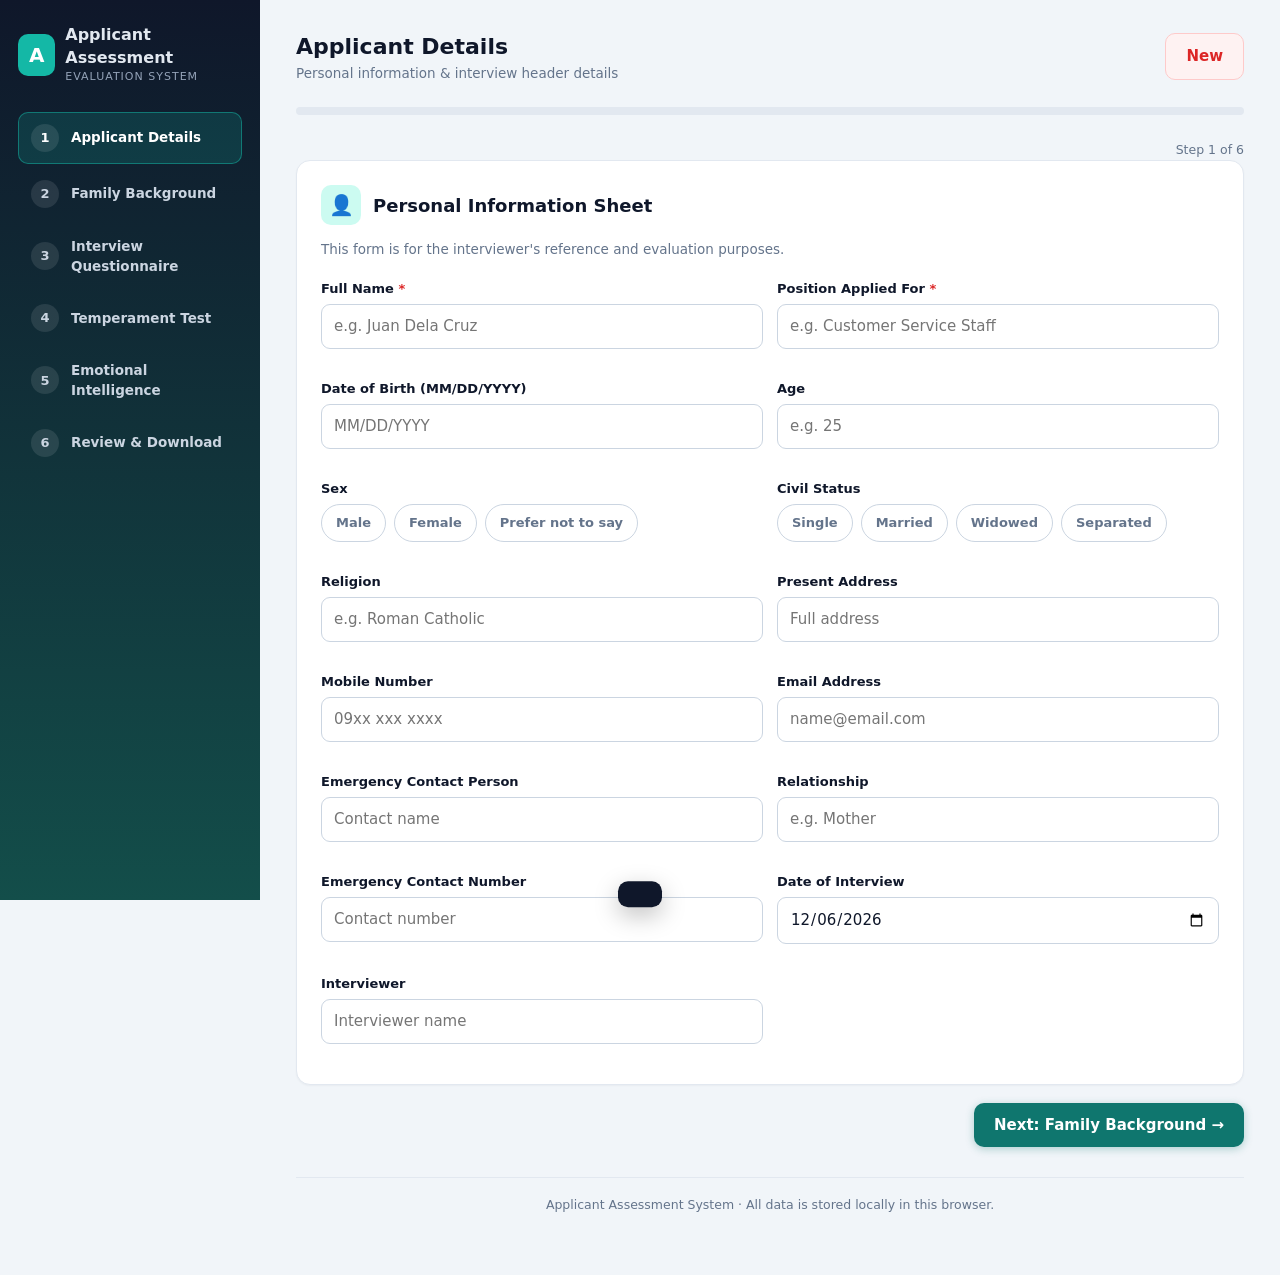
==== index.html @ e315cb17 "Add interactive applicant assessment web app with PDF report" ====
<!DOCTYPE html>
<html lang="en">
<head>
<meta charset="UTF-8">
<meta name="viewport" content="width=device-width, initial-scale=1.0">
<title>Applicant Assessment System</title>
<link rel="stylesheet" href="css/styles.css">
</head>
<body>

<div class="shell">

  <!-- ===== Sidebar ===== -->
  <aside class="sidebar">
    <div class="brand">
      <div class="brand-logo">A</div>
      <div>
        <strong>Applicant Assessment</strong>
        <small>Evaluation System</small>
      </div>
    </div>
    <nav class="steps" id="steps">
      <div class="step active" data-step="0">
        <span class="step-num">1</span><span class="step-label">Applicant Details</span>
      </div>
      <div class="step" data-step="1">
        <span class="step-num">2</span><span class="step-label">Family Background</span>
      </div>
      <div class="step" data-step="2">
        <span class="step-num">3</span><span class="step-label">Interview Questionnaire</span>
      </div>
      <div class="step" data-step="3">
        <span class="step-num">4</span><span class="step-label">Temperament Test</span>
      </div>
      <div class="step" data-step="4">
        <span class="step-num">5</span><span class="step-label">Emotional Intelligence</span>
      </div>
      <div class="step" data-step="5">
        <span class="step-num">6</span><span class="step-label">Review &amp; Download</span>
      </div>
    </nav>
  </aside>

  <!-- ===== Main ===== -->
  <main class="main">
    <div class="topbar">
      <div>
        <h1 id="page-title">Applicant Details</h1>
        <div class="sub" id="page-sub">Personal information &amp; interview header details</div>
      </div>
      <button class="btn btn-danger" id="btn-reset" title="Start a new assessment">New</button>
    </div>

    <div class="progress-track"><div class="progress-fill" id="progress-fill"></div></div>
    <div class="progress-text" id="progress-text">Step 1 of 6</div>

    <!-- ===== STEP 1: Personal info ===== -->
    <section class="step-panel" data-panel="0">
      <div class="card">
        <div class="section-head"><div class="icon">&#128100;</div><h2>Personal Information Sheet</h2></div>
        <p class="section-desc">This form is for the interviewer's reference and evaluation purposes.</p>
        <div class="grid grid-2">
          <div class="field-group">
            <label>Full Name <span class="req">*</span></label>
            <input type="text" id="fullName" autocomplete="off" placeholder="e.g. Juan Dela Cruz">
          </div>
          <div class="field-group">
            <label>Position Applied For <span class="req">*</span></label>
            <input type="text" id="position" autocomplete="off" placeholder="e.g. Customer Service Staff">
          </div>
          <div class="field-group">
            <label>Date of Birth (MM/DD/YYYY)</label>
            <input type="text" id="dob" placeholder="MM/DD/YYYY">
          </div>
          <div class="field-group">
            <label>Age</label>
            <input type="number" id="age" min="16" max="99" placeholder="e.g. 25">
          </div>
          <div class="field-group">
            <label>Sex</label>
            <div class="pill-row" data-pills="sex">
              <span class="pill" data-val="Male">Male</span>
              <span class="pill" data-val="Female">Female</span>
              <span class="pill" data-val="Prefer not to say">Prefer not to say</span>
            </div>
          </div>
          <div class="field-group">
            <label>Civil Status</label>
            <div class="pill-row" data-pills="civilStatus">
              <span class="pill" data-val="Single">Single</span>
              <span class="pill" data-val="Married">Married</span>
              <span class="pill" data-val="Widowed">Widowed</span>
              <span class="pill" data-val="Separated">Separated</span>
            </div>
          </div>
          <div class="field-group">
            <label>Religion</label>
            <input type="text" id="religion" placeholder="e.g. Roman Catholic">
          </div>
          <div class="field-group">
            <label>Present Address</label>
            <input type="text" id="address" placeholder="Full address">
          </div>
          <div class="field-group">
            <label>Mobile Number</label>
            <input type="tel" id="mobile" placeholder="09xx xxx xxxx">
          </div>
          <div class="field-group">
            <label>Email Address</label>
            <input type="email" id="email" placeholder="name@email.com">
          </div>
          <div class="field-group">
            <label>Emergency Contact Person</label>
            <input type="text" id="emergencyName" placeholder="Contact name">
          </div>
          <div class="field-group">
            <label>Relationship</label>
            <input type="text" id="emergencyRel" placeholder="e.g. Mother">
          </div>
          <div class="field-group">
            <label>Emergency Contact Number</label>
            <input type="tel" id="emergencyNum" placeholder="Contact number">
          </div>
          <div class="field-group">
            <label>Date of Interview</label>
            <input type="date" id="interviewDate">
          </div>
          <div class="field-group">
            <label>Interviewer</label>
            <input type="text" id="interviewer" placeholder="Interviewer name">
          </div>
        </div>
      </div>
      <div class="nav-row">
        <span></span>
        <button class="btn btn-primary" data-next="1">Next: Family Background &rarr;</button>
      </div>
    </section>

    <!-- ===== STEP 2: Family ===== -->
    <section class="step-panel" data-panel="1" style="display:none">
      <div class="card">
        <div class="section-head"><div class="icon">&#128106;</div><h2>Family Background</h2></div>
        <p class="section-desc">Kindly add more rows if there are more than 2 siblings and children.</p>
        <div class="family-wrap">
          <table class="data" id="familyTable">
            <thead>
              <tr>
                <th style="width:190px">Family Member</th>
                <th>Name</th>
                <th style="width:90px">Age</th>
                <th>Occupation / Year / Grade</th>
                <th style="width:120px">Gender</th>
                <th style="width:44px"></th>
              </tr>
            </thead>
            <tbody id="familyBody"></tbody>
          </table>
        </div>
        <br>
        <button class="btn btn-ghost" id="btn-add-family">+ Add Family Member</button>
      </div>
      <div class="nav-row">
        <button class="btn btn-ghost" data-prev="0">&larr; Back</button>
        <button class="btn btn-primary" data-next="2">Next: Interview &rarr;</button>
      </div>
    </section>

    <!-- ===== STEP 3: Questionnaire ===== -->
    <section class="step-panel" data-panel="2" style="display:none">
      <div class="card">
        <div class="section-head"><div class="icon">&#128172;</div><h2>Applicant Questionnaire</h2></div>
        <p class="section-desc">Record the applicant's answers to the interview questions.</p>
        <div id="qaList"></div>
        <div class="grid grid-2" style="margin-top:18px">
          <div class="field-group">
            <label>Comments</label>
            <textarea id="comments" placeholder="Interviewer comments..."></textarea>
          </div>
          <div class="field-group">
            <label>Suggestions</label>
            <textarea id="suggestions" placeholder="Interviewer suggestions..."></textarea>
          </div>
        </div>
      </div>
      <div class="nav-row">
        <button class="btn btn-ghost" data-prev="1">&larr; Back</button>
        <button class="btn btn-primary" data-next="3">Next: Temperament &rarr;</button>
      </div>
    </section>

    <!-- ===== STEP 4: Temperament ===== -->
    <section class="step-panel" data-panel="3" style="display:none">
      <div class="card">
        <div class="section-head"><div class="icon">&#127793;</div><h2>Temperament Test</h2></div>
        <p class="section-desc">In each box, tap the words that best describe the applicant. The table scored highest reveals the dominant temperament.</p>
        <div class="temp-grid" id="tempGrid"></div>
      </div>
      <div class="nav-row">
        <button class="btn btn-ghost" data-prev="2">&larr; Back</button>
        <button class="btn btn-primary" data-next="4">Next: Emotional Intelligence &rarr;</button>
      </div>
    </section>

    <!-- ===== STEP 5: EQ ===== -->
    <section class="step-panel" data-panel="4" style="display:none">
      <div class="card">
        <div class="section-head"><div class="icon">&#129504;</div><h2>Emotional Intelligence Test</h2></div>
        <p class="section-desc">
          Read each statement and choose the response that corresponds to the applicant's personal opinion.
          Score per scale: <b>0&ndash;15</b> EXCELLENT (Effectively Functioning) &middot;
          <b>16&ndash;30</b> GOOD (Functioning) &middot; <b>31&ndash;45</b> POOR (Needs Improvement).
        </p>
        <div id="eqList"></div>
      </div>
      <div class="nav-row">
        <button class="btn btn-ghost" data-prev="3">&larr; Back</button>
        <button class="btn btn-primary" data-next="5">Review Assessment &rarr;</button>
      </div>
    </section>

    <!-- ===== STEP 6: Review ===== -->
    <section class="step-panel" data-panel="5" style="display:none">
      <div id="reviewWarnings"></div>
      <div class="card">
        <div class="section-head"><div class="icon">&#128221;</div><h2>Assessment Summary</h2></div>
        <div class="grid grid-4" id="summaryStats"></div>
      </div>
      <div class="card" style="text-align:center; padding:30px">
        <h2 style="margin-bottom:8px">Generate Report</h2>
        <p class="section-desc">Creates a professional PDF report of the full assessment. Ready to download and print.</p>
        <div style="display:flex; gap:12px; justify-content:center; flex-wrap:wrap">
          <button class="btn btn-gold" id="btn-pdf" style="font-size:16px; padding:14px 30px">&#11015;&nbsp; Download PDF Report</button>
          <button class="btn btn-ghost" id="btn-print" style="font-size:16px; padding:14px 30px">&#128424;&nbsp; Print</button>
        </div>
      </div>
      <div class="nav-row">
        <button class="btn btn-ghost" data-prev="4">&larr; Back</button>
        <button class="btn btn-ghost" data-next="0">Edit from the start</button>
      </div>
    </section>

    <div class="app-foot">Applicant Assessment System &middot; All data is stored locally in this browser.</div>
  </main>
</div>

<!-- Report canvas (hidden until PDF generation) -->
<div id="report"></div>

<div class="toast" id="toast"></div>

<script src="lib/html2canvas.min.js"></script>
<script src="lib/jspdf.umd.min.js"></script>
<script src="js/data.js"></script>
<script src="js/report.js"></script>
<script src="js/app.js"></script>
</body>
</html>
---- css/styles.css ----
/* ============ Base ============ */
:root {
  --navy: #0f172a;
  --navy-2: #1e293b;
  --teal: #0f766e;
  --teal-light: #14b8a6;
  --bg: #f1f5f9;
  --card: #ffffff;
  --border: #e2e8f0;
  --text: #0f172a;
  --muted: #64748b;
  --gold: #d97706;
  --red: #dc2626;
  --green: #059669;
  --blue: #2563eb;
}

* { box-sizing: border-box; }

html, body {
  margin: 0;
  padding: 0;
  font-family: "Segoe UI", system-ui, -apple-system, Roboto, Arial, sans-serif;
  background: var(--bg);
  color: var(--text);
  font-size: 15px;
  line-height: 1.5;
}

h1, h2, h3, h4 { margin: 0; font-weight: 700; }

/* ============ Layout ============ */
.shell { display: flex; min-height: 100vh; }

.sidebar {
  width: 260px;
  flex: 0 0 260px;
  background: linear-gradient(180deg, #0f172a 0%, #134e4a 100%);
  color: #e2e8f0;
  padding: 24px 18px;
  position: sticky;
  top: 0;
  height: 100vh;
  overflow-y: auto;
}

.brand { display: flex; align-items: center; gap: 10px; margin-bottom: 26px; }
.brand-logo {
  width: 42px; height: 42px; border-radius: 10px;
  background: var(--teal-light);
  color: #fff; display: flex; align-items: center; justify-content: center;
  font-weight: 800; font-size: 20px;
}
.brand small { display: block; color: #94a3b8; font-size: 11px; letter-spacing: 1px; text-transform: uppercase; }
.brand strong { font-size: 16px; line-height: 1.2; }

.steps { display: flex; flex-direction: column; gap: 4px; }

.step {
  display: flex; align-items: center; gap: 12px;
  padding: 11px 12px; border-radius: 10px; cursor: pointer;
  transition: background 0.15s, color 0.15s;
  border: 1px solid transparent;
  color: #cbd5e1;
}
.step:hover { background: rgba(255, 255, 255, 0.06); }
.step.active {
  background: rgba(20, 184, 166, 0.18);
  border-color: rgba(20, 184, 166, 0.5);
  color: #fff;
}
.step.done .step-num { background: var(--teal-light); color: #06221f; }
.step-num {
  width: 28px; height: 28px; border-radius: 50%;
  background: rgba(255, 255, 255, 0.1);
  display: flex; align-items: center; justify-content: center;
  font-weight: 700; font-size: 13px; flex: 0 0 28px;
}
.step-label { font-weight: 600; font-size: 13.5px; }

.main { flex: 1; min-width: 0; padding: 30px 36px 60px; }

.topbar {
  display: flex; align-items: center; justify-content: space-between;
  margin-bottom: 24px;
}
.topbar h1 { font-size: 22px; }
.topbar .sub { color: var(--muted); font-size: 13.5px; }

.progress-track {
  height: 8px; background: #e2e8f0; border-radius: 99px; overflow: hidden;
  margin-bottom: 26px;
}
.progress-fill {
  height: 100%; width: 0%;
  background: linear-gradient(90deg, var(--teal-light), var(--teal));
  border-radius: 99px; transition: width 0.35s ease;
}
.progress-text { font-size: 12.5px; color: var(--muted); margin-top: 6px; text-align: right; }

/* ============ Cards & sections ============ */
.card {
  background: var(--card);
  border: 1px solid var(--border);
  border-radius: 14px;
  padding: 24px;
  margin-bottom: 18px;
  box-shadow: 0 1px 2px rgba(15, 23, 42, 0.04);
}

.section-head {
  display: flex; align-items: center; gap: 12px; margin-bottom: 8px;
}
.section-head .icon {
  width: 40px; height: 40px; border-radius: 10px; flex: 0 0 40px;
  background: #ccfbf1; color: var(--teal);
  display: flex; align-items: center; justify-content: center; font-size: 20px;
}
.section-head h2 { font-size: 18px; }
.section-desc { color: var(--muted); font-size: 13.5px; margin-bottom: 20px; }

.field-group { margin-bottom: 16px; }
.field-group label { display: block; font-weight: 600; font-size: 13px; margin-bottom: 6px; }
.field-group label .req { color: var(--red); }

input[type="text"], input[type="date"], input[type="tel"], input[type="email"], input[type="number"],
select, textarea {
  width: 100%;
  padding: 10px 12px;
  border: 1px solid #cbd5e1;
  border-radius: 9px;
  font: inherit;
  background: #fff;
  color: var(--text);
  transition: border-color 0.15s, box-shadow 0.15s;
}
input:focus, select:focus, textarea:focus {
  outline: none;
  border-color: var(--teal-light);
  box-shadow: 0 0 0 3px rgba(20, 184, 166, 0.15);
}
textarea { resize: vertical; min-height: 64px; }

.grid { display: grid; gap: 14px; }
.grid-2 { grid-template-columns: 1fr 1fr; }
.grid-3 { grid-template-columns: 1fr 1fr 1fr; }
.grid-4 { grid-template-columns: repeat(4, 1fr); }

.pill-row { display: flex; flex-wrap: wrap; gap: 8px; }
.pill {
  padding: 8px 14px; border-radius: 99px; border: 1px solid #cbd5e1;
  background: #fff; cursor: pointer; font-size: 13px; font-weight: 600;
  color: var(--muted); user-select: none;
  transition: all 0.15s;
}
.pill:hover { border-color: var(--teal-light); }
.pill.sel { background: var(--teal); border-color: var(--teal); color: #fff; }

/* ============ Family table ============ */
.family-wrap { overflow-x: auto; }
table.data {
  width: 100%; border-collapse: collapse; font-size: 13.5px;
}
table.data th, table.data td {
  border: 1px solid var(--border);
  padding: 8px 10px; text-align: left;
  vertical-align: middle;
}
table.data th { background: #f8fafc; font-weight: 700; }
table.data input, table.data select { border: 1px solid transparent; background: transparent; padding: 6px 8px; border-radius: 6px; }
table.data input:hover, table.data select:hover { border-color: #cbd5e1; background: #fff; }
table.data input:focus, table.data select:focus { border-color: var(--teal-light); background: #fff; }

.btn-row-del {
  border: 1px solid #fecaca; color: var(--red); background: #fef2f2;
  border-radius: 8px; padding: 6px 10px; cursor: pointer; font-size: 12.5px; font-weight: 700;
}
.btn-row-del:hover { background: var(--red); color: #fff; }

/* ============ Buttons ============ */
.btn {
  display: inline-flex; align-items: center; justify-content: center; gap: 8px;
  border: none; border-radius: 10px; padding: 11px 20px;
  font: inherit; font-weight: 700; cursor: pointer;
  transition: transform 0.1s, box-shadow 0.15s, background 0.15s;
}
.btn:active { transform: translateY(1px); }
.btn-primary { background: var(--teal); color: #fff; box-shadow: 0 2px 8px rgba(15, 118, 110, 0.3); }
.btn-primary:hover { background: #0d665f; }
.btn-ghost { background: #fff; color: var(--text); border: 1px solid #cbd5e1; }
.btn-ghost:hover { border-color: var(--teal-light); color: var(--teal); }
.btn-gold { background: linear-gradient(135deg, #f59e0b, #d97706); color: #fff; box-shadow: 0 2px 8px rgba(217, 119, 6, 0.35); }
.btn-gold:hover { filter: brightness(1.05); }
.btn-danger { background: #fef2f2; color: var(--red); border: 1px solid #fecaca; }
.btn-danger:hover { background: var(--red); color: #fff; }
.btn[disabled] { opacity: 0.5; cursor: not-allowed; }

.nav-row { display: flex; justify-content: space-between; gap: 12px; margin-top: 8px; }

/* ============ Questionnaire ============ */
.qa-item { padding: 14px 0; border-bottom: 1px dashed var(--border); }
.qa-item:last-child { border-bottom: none; }
.qa-q { font-weight: 600; margin-bottom: 8px; font-size: 14px; }
.qa-q .num {
  display: inline-block; min-width: 26px; height: 26px; line-height: 26px; text-align: center;
  background: #eef2ff; color: #4338ca; border-radius: 7px; font-size: 12.5px; margin-right: 8px;
}

/* ============ Temperament ============ */
.temp-grid { display: grid; grid-template-columns: 1fr 1fr; gap: 16px; }
.temp-card { border: 1px solid var(--border); border-radius: 14px; padding: 16px; background: #fff; }
.temp-card.dominant { border-color: var(--gold); box-shadow: 0 0 0 2px rgba(217, 119, 6, 0.25); }
.temp-head { display: flex; justify-content: space-between; align-items: center; margin-bottom: 12px; }
.temp-head h3 { font-size: 15px; }
.temp-count {
  background: #0f172a; color: #fff; border-radius: 99px;
  padding: 3px 12px; font-weight: 800; font-size: 14px;
}
.temp-card.dominant .temp-count { background: var(--gold); }
.temp-badge { display: inline-block; margin: 6px 0 10px; font-size: 11.5px; font-weight: 800; color: var(--gold); letter-spacing: 0.5px; }

.chip {
  display: inline-block; border: 1px solid #cbd5e1; border-radius: 8px;
  padding: 6px 10px; margin: 4px 3px 0 0; font-size: 12.5px; cursor: pointer;
  user-select: none; transition: all 0.12s; color: #334155; background: #fff;
}
.chip:hover { border-color: var(--teal); }
.chip.sel { background: var(--teal); border-color: var(--teal); color: #fff; }

/* ============ EQ ============ */
.eq-scale { margin-bottom: 26px; border: 1px solid var(--border); border-radius: 14px; overflow: hidden; }
.eq-scale-head {
  background: var(--navy); color: #fff; padding: 13px 18px;
  display: flex; justify-content: space-between; align-items: center; gap: 12px;
}
.eq-scale-head h3 { font-size: 15px; }
.eq-live-score { font-size: 12.5px; font-weight: 700; }
.eq-live-score.blank { color: #94a3b8; }
.eq-live-score.done-ok { color: #6ee7b7; }
.eq-live-score.done-warn { color: #fcd34d; }
.eq-live-score.done-bad { color: #fca5a5; }

.eq-q { display: grid; grid-template-columns: 1fr auto; gap: 12px; align-items: center; padding: 12px 18px; border-top: 1px solid var(--border); }
.eq-q .txt { font-size: 14px; }
.eq-q .txt .qno { color: var(--muted); font-weight: 700; margin-right: 6px; }
.eq-opts { display: flex; gap: 6px; }
.eq-opt {
  border: 1px solid #cbd5e1; border-radius: 8px; padding: 7px 8px;
  cursor: pointer; text-align: center; font-size: 13px; font-weight: 600;
  color: var(--muted); min-width: 80px; max-width: 96px; user-select: none; transition: all 0.12s;
}
.eq-opt small { display: block; font-size: 9px; font-weight: 500; line-height: 1.2; margin-top: 2px; color: inherit; opacity: 0.85; }
.eq-opt:hover { border-color: var(--teal-light); }
.eq-opt.sel { background: var(--teal); border-color: var(--teal); color: #fff; }

/* ============ Review / summary chips ============ */
.stat-card {
  background: #fff; border: 1px solid var(--border); border-radius: 12px; padding: 16px;
  text-align: center;
}
.stat-card .val { font-size: 26px; font-weight: 800; }
.stat-card .lbl { color: var(--muted); font-size: 12px; margin-top: 4px; }

.warn-banner {
  background: #fef3c7; border: 1px solid #fde68a; color: #92400e;
  border-radius: 10px; padding: 12px 16px; font-size: 13.5px; margin-bottom: 18px;
}

/* ============ Report (PDF) ============ */
#report {
  position: fixed; left: -20000px; top: 0; width: 794px;
  background: #ffffff;
}

.report-page {
  width: 794px; height: 1123px;
  background: #ffffff;
  padding: 44px 50px 40px;
  position: relative;
  overflow: hidden;
  color: #0f172a;
  font-family: "Segoe UI", system-ui, Arial, sans-serif;
}

.rp-brand {
  background: #0f172a;
  border-radius: 10px;
  padding: 18px 24px;
  color: #fff;
  display: flex; align-items: center; justify-content: space-between;
  margin-bottom: 26px;
}
.rp-brand .b1 { font-size: 21px; font-weight: 800; letter-spacing: 0.3px; }
.rp-brand .b2 { font-size: 11px; color: #94a3b8; letter-spacing: 2px; text-transform: uppercase; margin-top: 3px; }
.rp-brand .b3 {
  background: #14b8a6; color: #06221f; font-weight: 800;
  border-radius: 8px; padding: 8px 14px; font-size: 11.5px; letter-spacing: 1px;
}

.rp-title { font-size: 30px; font-weight: 800; color: #0f172a; margin: 4px 0 2px; }
.rp-subtitle { font-size: 14px; color: #475569; margin-bottom: 22px; }

.rp-meta { width: 100%; border-collapse: collapse; margin-bottom: 24px; }
.rp-meta td { border: 1px solid #e2e8f0; padding: 10px 14px; font-size: 13px; }
.rp-meta td.l { background: #f8fafc; font-weight: 700; color: #475569; width: 170px; }

.rp-cards { display: flex; gap: 14px; margin: 4px 0 26px; }
.rp-stat {
  flex: 1; border: 1px solid #e2e8f0; border-radius: 12px; padding: 16px;
  background: #f8fafc; text-align: center;
}
.rp-stat .v { font-size: 22px; font-weight: 800; margin-top: 4px; }
.rp-stat .l { font-size: 11px; letter-spacing: 1px; text-transform: uppercase; color: #64748b; font-weight: 700; }

.rp-section {
  background: #0f172a; color: #fff; font-size: 14px; font-weight: 800;
  padding: 10px 16px; border-radius: 8px; letter-spacing: 0.5px;
  margin: 6px 0 16px;
}
.rp-section .no { color: #5eead4; margin-right: 8px; }

.rp-table { width: 100%; border-collapse: collapse; font-size: 12.5px; margin-bottom: 18px; }
.rp-table th { background: #0f766e; color: #fff; padding: 7px 10px; text-align: left; font-size: 12px; }
.rp-table td { border: 1px solid #e2e8f0; padding: 6px 10px; vertical-align: top; }
.rp-table tr:nth-child(even) td { background: #f8fafc; }

.rp-qa { margin-bottom: 12px; }
.rp-qa .q { font-size: 12.5px; font-weight: 700; color: #0f172a; margin-bottom: 3px; }
.rp-qa .q .n { color: #0f766e; font-weight: 800; margin-right: 6px; }
.rp-qa .a {
  font-size: 12px; color: #334155; background: #f8fafc;
  border: 1px solid #e2e8f0; border-left: 4px solid #14b8a6;
  border-radius: 6px; padding: 7px 12px; min-height: 14px;
}

.rp-temp { border: 1px solid #e2e8f0; border-radius: 10px; padding: 14px 16px; margin-bottom: 12px; }
.rp-temp.dom { border-color: #d97706; box-shadow: 0 0 0 2px rgba(217,119,6,.2); }
.rp-temp .row1 { display: flex; justify-content: space-between; align-items: center; margin-bottom: 8px; }
.rp-temp .nm { font-size: 14px; font-weight: 800; }
.rp-temp .tag { font-size: 11px; color: #64748b; font-weight: 600; }
.rp-temp .ct { font-size: 13px; font-weight: 800; color: #0f172a; }
.rp-bar-bg { background: #e2e8f0; height: 9px; border-radius: 99px; overflow: hidden; }
.rp-bar { height: 100%; background: #0f766e; border-radius: 99px; }
.rp-temp.dom .rp-bar { background: #d97706; }
.rp-badge {
  display: inline-block; font-size: 10.5px; font-weight: 800; letter-spacing: 0.5px;
  border-radius: 99px; padding: 3px 10px; color: #fff;
}

.rp-desc { font-size: 11.5px; color: #475569; margin-top: 8px; line-height: 1.5; }

.rp-callout {
  background: #fffbeb; border: 1px solid #fde68a; border-radius: 10px;
  padding: 14px 18px; margin: 4px 0 18px;
}
.rp-callout .t { font-size: 13px; font-weight: 800; color: #92400e; }
.rp-callout .d { font-size: 12px; color: #78350f; margin-top: 4px; }

.rp-sig { display: flex; gap: 40px; margin-top: 46px; }
.rp-sig .box { flex: 1; text-align: center; }
.rp-sig .line { border-bottom: 1px solid #0f172a; height: 40px; margin-bottom: 6px; }
.rp-sig .nm { font-size: 12px; font-weight: 800; }
.rp-sig .rl { font-size: 11px; color: #64748b; }

.rp-note { font-size: 10.5px; color: #94a3b8; text-align: center; margin-top: 26px; line-height: 1.6; }

.rp-foot {
  position: absolute; bottom: 14px; left: 50px; right: 50px;
  display: flex; justify-content: space-between; font-size: 10px; color: #94a3b8;
  border-top: 1px solid #e2e8f0; padding-top: 6px;
}

.rp-kv { display: flex; margin-bottom: 9px; }
.rp-kv .k { width: 190px; font-size: 12px; font-weight: 700; color: #475569; flex: 0 0 190px; }
.rp-kv .v { font-size: 12.5px; font-weight: 600; color: #0f172a; }

.rp-eq-scale { border: 1px solid #e2e8f0; border-radius: 10px; margin-bottom: 16px; overflow: hidden; }
.rp-eq-head {
  background: #0f172a; color: #fff; padding: 8px 14px;
  display: flex; justify-content: space-between; align-items: center;
}
.rp-eq-head .t { font-size: 12.5px; font-weight: 800; }
.rp-eq-head .s { font-size: 11.5px; font-weight: 700; }
.rp-eq-table { width: 100%; border-collapse: collapse; font-size: 11px; }
.rp-eq-table td { border: 1px solid #e2e8f0; padding: 4px 10px; }
.rp-eq-table td.no { width: 22px; text-align: center; color: #94a3b8; font-weight: 700; background: #f8fafc; }
.rp-eq-table td.ans { width: 120px; text-align: center; font-weight: 800; }

.rp-overall { border: 1px solid #d97706; border-radius: 10px; padding: 14px 18px; background: #fffbeb; margin: 6px 0 16px; }
.rp-overall .t { font-size: 13px; font-weight: 800; color: #92400e; }
.rp-overall .d { font-size: 12px; color: #78350f; margin-top: 4px; }

.rp-logo {
  width: 46px; height: 46px; border-radius: 12px; background: #14b8a6;
  color: #06221f; font-size: 24px; font-weight: 800;
  display: flex; align-items: center; justify-content: center; flex: 0 0 46px;
}

/* ============ Footer / toast ============ */
.app-foot { margin-top: 30px; padding-top: 18px; border-top: 1px solid var(--border); color: var(--muted); font-size: 12.5px; text-align: center; }

.toast {
  position: fixed; bottom: 24px; left: 50%; transform: translateX(-50%) translateY(120%);
  background: var(--navy); color: #fff; padding: 13px 22px; border-radius: 10px;
  font-weight: 600; font-size: 14px; box-shadow: 0 8px 24px rgba(0,0,0,0.25);
  transition: transform 0.3s ease; z-index: 9999;
}
.toast.show { transform: translateX(-50%) translateY(0); }

.spinner {
  display: inline-block; width: 16px; height: 16px; border-radius: 50%;
  border: 2px solid rgba(255,255,255,0.4); border-top-color: #fff;
  animation: spin 0.8s linear infinite;
}
@keyframes spin { to { transform: rotate(360deg); } }

/* ============ Responsive ============ */
@media (max-width: 900px) {
  .shell { flex-direction: column; }
  .sidebar { width: 100%; height: auto; position: static; }
  .steps { flex-direction: row; flex-wrap: wrap; }
  .main { padding: 20px 16px 50px; }
  .grid-2, .grid-3, .grid-4, .temp-grid { grid-template-columns: 1fr; }
  .eq-q { grid-template-columns: 1fr; }
  .eq-opts { flex-wrap: wrap; }
}

/* ============ Print ============ */
@media print {
  body { background: #fff; }
  .shell, .toast { display: none !important; }
  #report { position: static; left: 0; top: 0; width: auto; }
  .report-page {
    width: 210mm; height: 297mm;
    padding: 10mm 12mm 9mm;
    page-break-after: always;
    overflow: hidden;
  }
  .report-page:last-child { page-break-after: auto; }
}
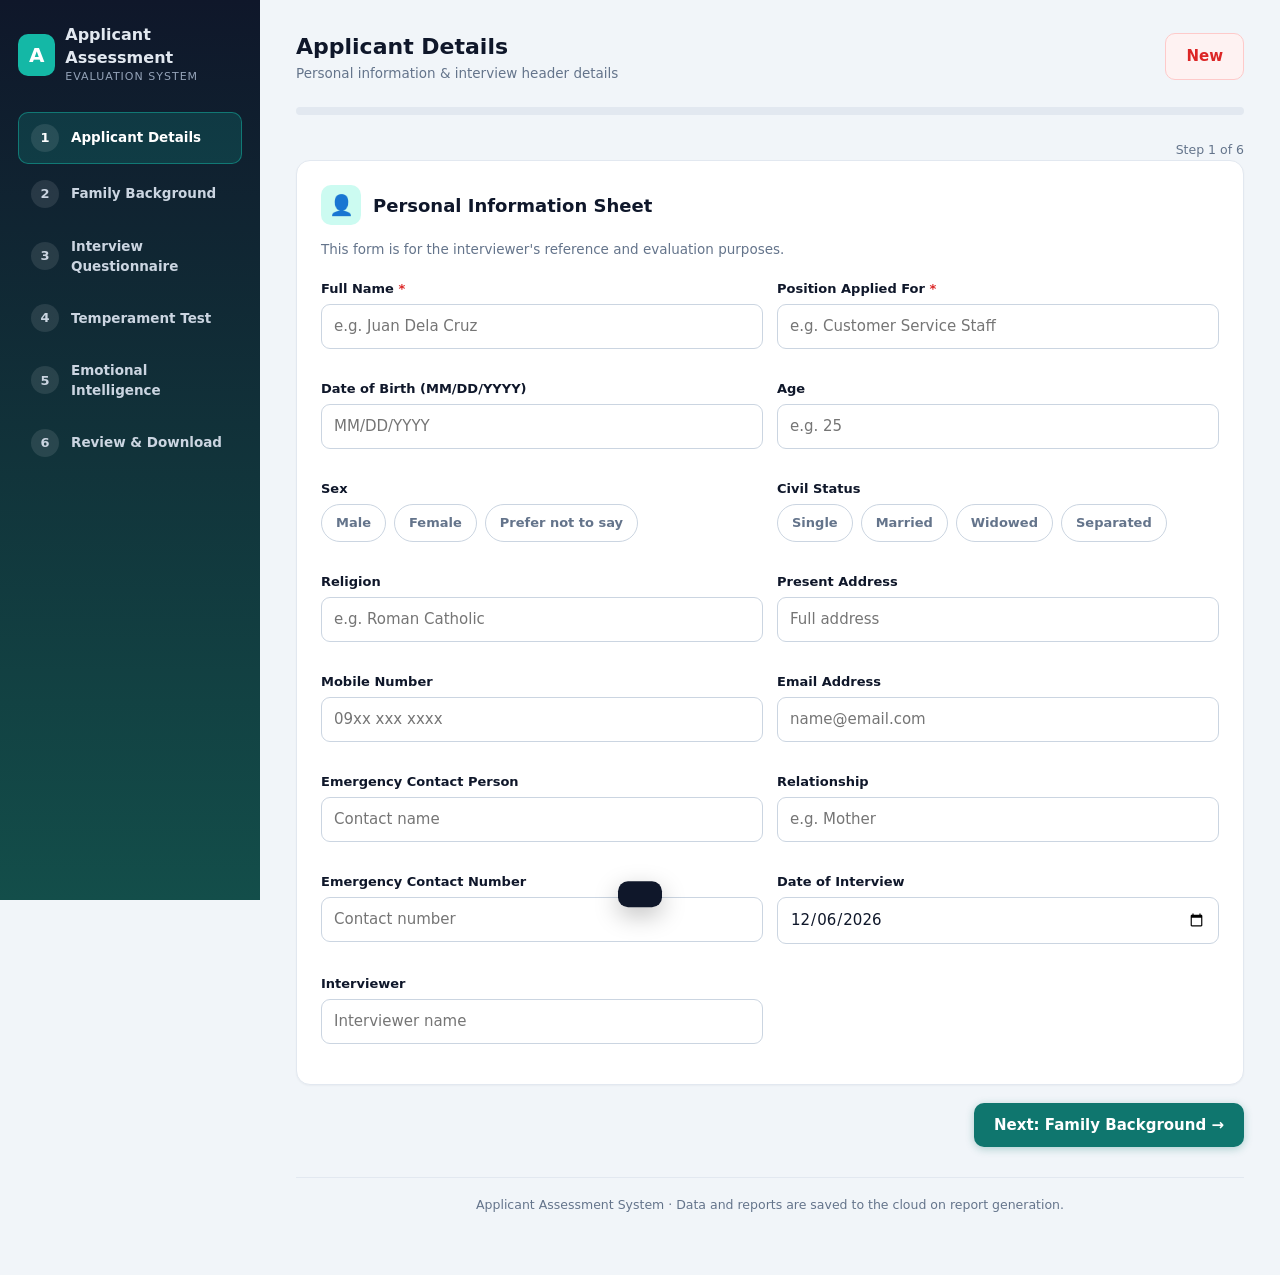
==== commit 443b8150: "Save assessment data and PDF report to Google Drive via Apps Script" ====
--- a/index.html
+++ b/index.html
@@ -240,7 +240,7 @@
       </div>
     </section>
 
-    <div class="app-foot">Applicant Assessment System &middot; All data is stored locally in this browser.</div>
+    <div class="app-foot">Applicant Assessment System &middot; Data and reports are saved to the cloud on report generation.</div>
   </main>
 </div>
 
@@ -252,6 +252,7 @@
 <script src="lib/html2canvas.min.js"></script>
 <script src="lib/jspdf.umd.min.js"></script>
 <script src="js/data.js"></script>
+<script src="js/cloud.js"></script>
 <script src="js/report.js"></script>
 <script src="js/app.js"></script>
 </body>
--- a/css/styles.css
+++ b/css/styles.css
@@ -406,6 +406,8 @@
   transition: transform 0.3s ease; z-index: 9999;
 }
 .toast.show { transform: translateX(-50%) translateY(0); }
+.toast a { color: #ffd166; font-weight: 700; text-decoration: underline; }
+.toast a:hover { color: #ffe29a; }
 
 .spinner {
   display: inline-block; width: 16px; height: 16px; border-radius: 50%;
